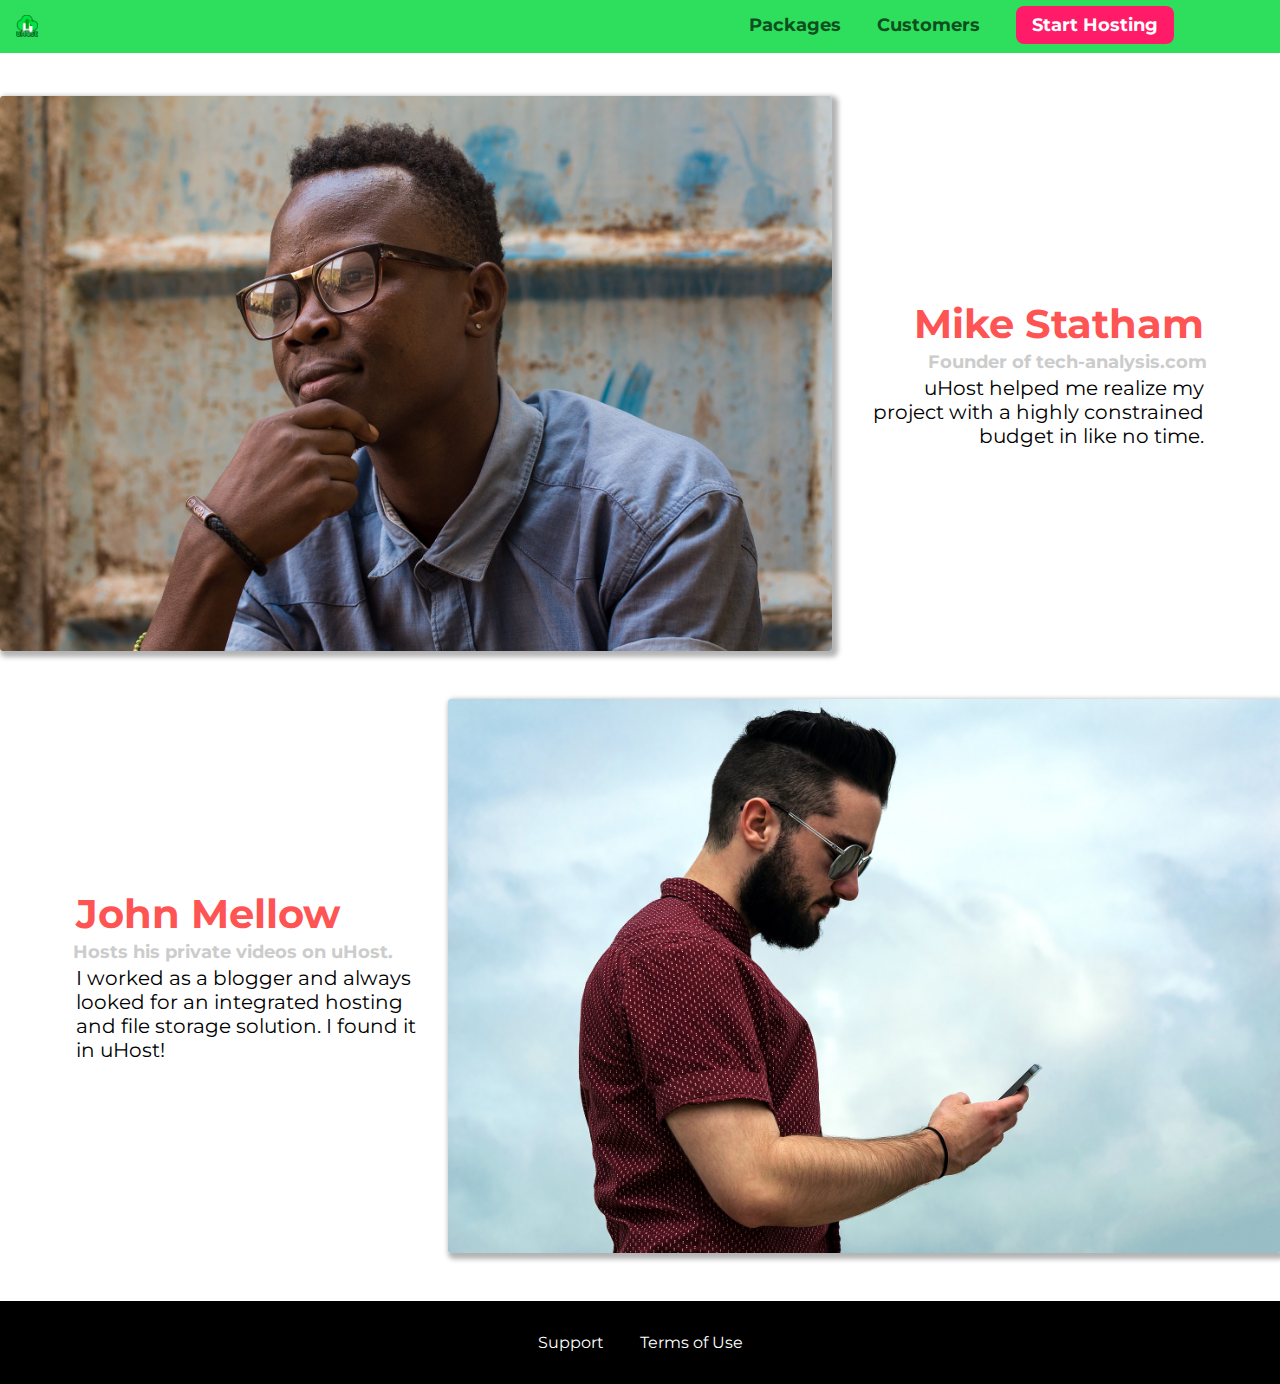
==== customers/index.html @ b3f4ea47 "First commit" ====
<!DOCTYPE html>
<html lang="en">

<head>
    <meta charset="UTF-8">
    <meta name="viewport" content="width=device-width, initial-scale=1.0">
    <meta http-equiv="X-UA-Compatible" content="ie=edge">
    <title>uHost Customers</title>
    <link rel="shortcut icon" href="../favicon.png">
    <link href="https://fonts.googleapis.com/css?family=Anton|Montserrat:400,700" rel="stylesheet">
    <link rel="stylesheet" href="../shared.css">
    <link rel="stylesheet" href="customers.css">
</head>

<body>
    <header class="main-header">
        <div>
            <a href="../index.html" class="main-header__brand">
                <img src="../images/uhost-icon.png" alt="Most valuable host on the Internet!">
            </a>
        </div>
        <nav class="main-nav">
            <ul class="main-nav__items">
                <li class="main-nav__item">
                    <a href="../packages/index.html">Packages</a>
                </li>
                <li class="main-nav__item">
                    <a href="customers/index.html">Customers</a>
                </li>
                <li class="main-nav__item main-nav__item--cta">
                    <a href="../start-hosting/index.html">Start Hosting</a>
                </li>
            </ul>
        </nav>
    </header>
    <main>
        <div>
            <div class="testimonial" id="customer-1">
                <div class="testimonial__image-container">
                    <img src="../images/customer-1.jpg" alt="Mike Statham - Customer" class="testimonial__image">
                </div>
                <div class="testimonial__info">
                    <h1 class="testimonial__name">Mike Statham</h1>
                    <h2 class="testimonial__subtitle">Founder of
                        <a href="tech-analysis.com">tech-analysis.com</a>
                    </h2>
                    <p class="testimonial__text">uHost helped me realize my project with a highly constrained budget in like no time.</p>
                </div>
            </div>
            <div class="testimonial" id="customer-2">

                <div class="testimonial__info">
                    <h1 class="testimonial__name">John Mellow</h1>
                    <h2 class="testimonial__subtitle">Hosts his private videos on uHost.
                    </h2>
                    <p class="testimonial__text">I worked as a blogger and always looked for an integrated hosting and file storage solution. I found
                        it in uHost!
                    </p>
                </div>
                <div class="testimonial__image-container">
                    <img src="../images/customer-2.jpg" alt="John Mellow - Customer" class="testimonial__image">
                </div>
            </div>
        </div>
    </main>
    <footer class="main-footer">
        <nav>
            <ul class="main-footer__links">
                <li class="main-footer__link">
                    <a href="#">Support</a>
                </li>
                <li class="main-footer__link">
                    <a href="#">Terms of Use</a>
                </li>
            </ul>
        </nav>
    </footer>
</body>

</html>
---- shared.css ----
* {
    box-sizing: border-box;
}

body {
    font-family: 'Montserrat', sans-serif;
    margin: 0;
}

.button{
    background-color: #0e4f1f;
    color: white;
    font: inherit;
    border: 1.5px solid #0e4f1f;
    padding: 8px;
    border-radius: 5px;
    font-weight: bold;
    cursor: pointer;
}

.button:hover,
.button:active {
    background-color: white;
    color: #0e4f1f;
}

button:focus{
    outline: none;
}

/* h1 {
    font-family: sans-serif;
} */

.main-header {
    width: 100%;
    background: #2ddf5c;
    padding: 8px 16px;
    position: fixed;
    top: 0;
    left: 0;
    z-index: 1;
}

.main-header > div {
    display: inline-block;
    vertical-align: middle;
}

.main-header__brand {
    color: #0e4f1f;
    text-decoration: none;
    font-weight: bolder;
    font-size: 30px;
    height: 22px;
}

.main-header__brand img {
    height: 22px;
}

.main-nav {
    display: inline-block;
    text-align: right;
    width: calc(100% - 100px);
}

.main-nav__items {
    margin: 0;
    padding: 0;
    list-style: none;
}

.main-nav__item {
    display: inline-block;
    margin: 0 16px;
}

.main-nav__item a {
    text-decoration: none;
    color: #0e4f1f;
    font-size: 18px;
    font-weight: bolder;
    padding: 3px 0;
}

.main-nav__item a:hover,
.main-nav__item a:active {
    color: white;
    border-bottom: 5px solid white;
}

.main-nav__item--cta a {
    color: white;
    background: #ff1b68;
    padding: 8px 16px;
    border-radius: 8px;
}

.main-nav__item--cta a:hover,
.main-nav__item--cta a:active {
    color: #ff1b68;
    background: white;
    border: none;
}

.main-footer{
    background-color: black;
    padding: 32px;
    margin-top: 48px;
}

.main-footer__links {
    list-style: none;
    margin: 0;
    padding: 0;
    text-align: center;
}
.main-footer__link {
    display: inline-block;
    margin: 0 16px;
}
.main-footer__link a {
    color: white;
    text-decoration: none;
}
.main-footer__link a:hover,
.main-footer__link a:active{
    color: #ccc;
}
---- customers/customers.css ----
.testimonial {
    font-size: 20px;
    margin: 48px 0;
  }
  
  .testimonial__list {
    width: 80%;
    margin: auto;
  }
  
  .testimonial:first-of-type {
    margin-top: 96px;
  }

  .testimonial__image-container{
    width: 65%;
    display: inline-block;
    vertical-align: middle;
    box-shadow: 3px 3px 5px 3px rgba(0, 0, 0, 0.3);
    border-radius: 3px;
  }

  .testimonial__image{
    width: 100%;
    vertical-align: top;
    border-radius: 3px;
  }
  
  .testimonial__info {
    text-align: right;
    padding: 14px;
    display: inline-block;
    vertical-align: middle;
    width: 30%;
  }
  
  #customer-2.testimonial {
    text-align: right;
  }
  
  #customer-2 .testimonial__info {
    text-align: left;
  }
  
  .testimonial__name {
    margin: 3px;
    color: #ff5454;
  }
  
  .testimonial__subtitle {
    margin: 0;
    font-size: 18px;
    color: #ccc;
  }
  
  .testimonial__subtitle a {
    color: inherit;
    text-decoration: none;
  }
  
  .testimonial__subtitle a:hover,
  .testimonial__subtitle a:active {
    color: #7a7a7a;
  }
  
  .testimonial__text {
    margin: 3px;
  }
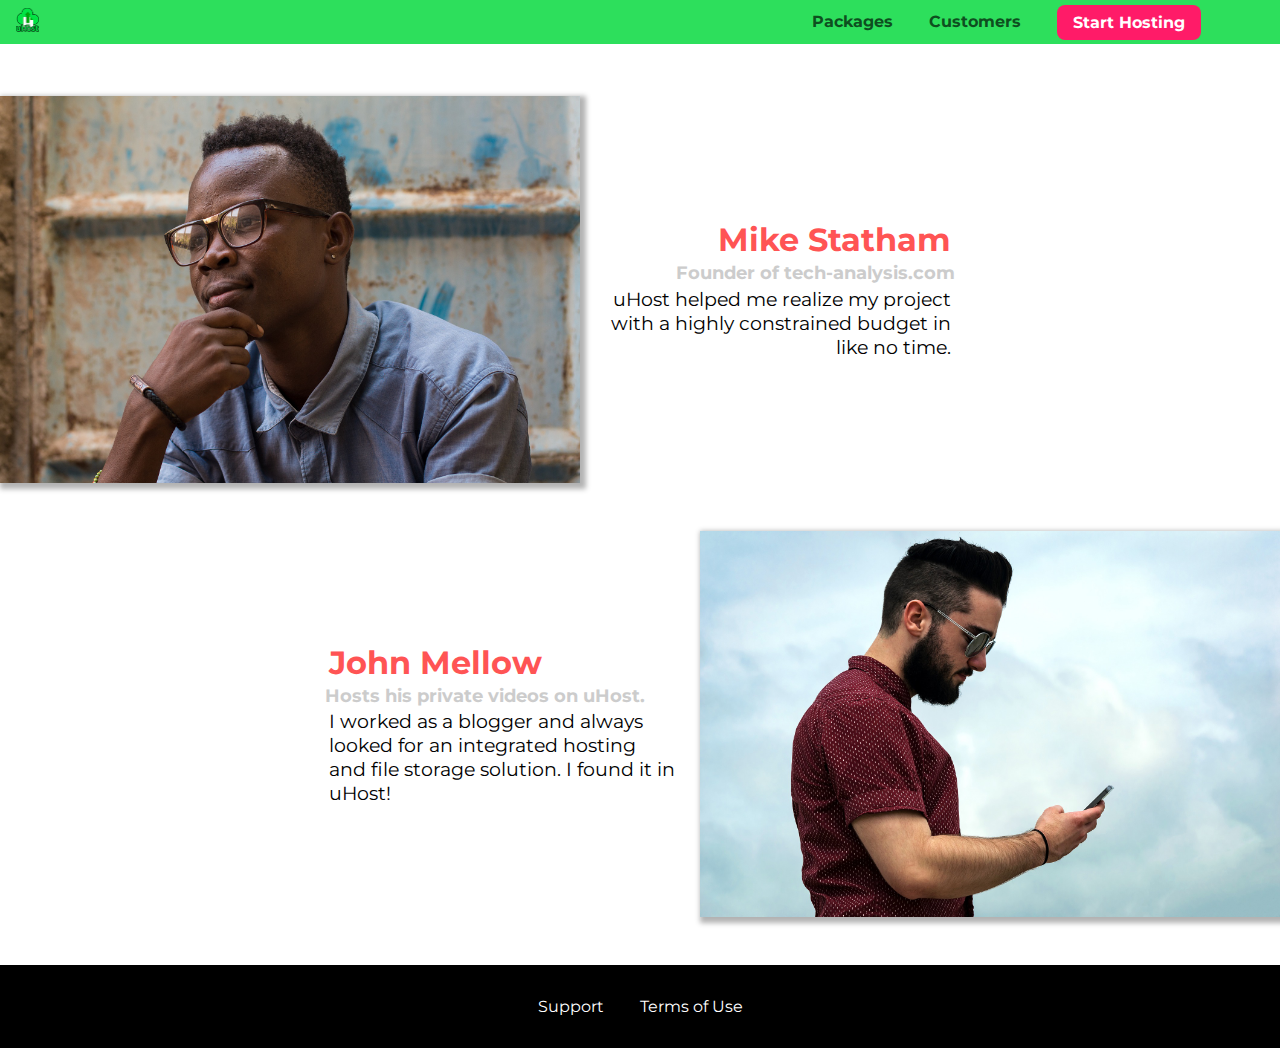
==== commit 84a47dea: "Fixed" ====
--- a/customers/index.html
+++ b/customers/index.html
@@ -13,10 +13,11 @@
 </head>
 
 <body>
+    <div class="backdrop"></div>
     <header class="main-header">
         <div>
             <a href="../index.html" class="main-header__brand">
-                <img src="../images/uhost-icon.png" alt="Most valuable host on the Internet!">
+                <img src="../images/uhost-icon.png" alt="uHost - Your favorite hosting company">
             </a>
         </div>
         <nav class="main-nav">
@@ -25,10 +26,10 @@
                     <a href="../packages/index.html">Packages</a>
                 </li>
                 <li class="main-nav__item">
-                    <a href="customers/index.html">Customers</a>
+                    <a href="index.html">Customers</a>
                 </li>
                 <li class="main-nav__item main-nav__item--cta">
-                    <a href="../start-hosting/index.html">Start Hosting</a>
+                    <a href="start-hosting/index.html">Start Hosting</a>
                 </li>
             </ul>
         </nav>
--- a/shared.css
+++ b/shared.css
@@ -7,38 +7,24 @@
     margin: 0;
 }
 
-.button{
-    background-color: #0e4f1f;
-    color: white;
-    font: inherit;
-    border: 1.5px solid #0e4f1f;
-    padding: 8px;
-    border-radius: 5px;
-    font-weight: bold;
-    cursor: pointer;
+.backdrop {
+    position: fixed;
+    display: none;
+    top: 0;
+    left: 0;
+    z-index: 100;
+    width: 100vw;
+    height: 100vh;
+    background: rgba(0,0,0,0.5);
 }
-
-.button:hover,
-.button:active {
-    background-color: white;
-    color: #0e4f1f;
-}
-
-button:focus{
-    outline: none;
-}
-
-/* h1 {
-    font-family: sans-serif;
-} */
 
 .main-header {
     width: 100%;
-    background: #2ddf5c;
-    padding: 8px 16px;
     position: fixed;
     top: 0;
     left: 0;
+    background: #2ddf5c;
+    padding: 0.5rem 1rem;
     z-index: 1;
 }
 
@@ -50,19 +36,23 @@
 .main-header__brand {
     color: #0e4f1f;
     text-decoration: none;
-    font-weight: bolder;
-    font-size: 30px;
-    height: 22px;
+    font-weight: bold;
+    font-size: 1.5rem;
+    height: 1.5rem;
+    /* width: 20px; */
+    display: inline-block;
 }
 
 .main-header__brand img {
-    height: 22px;
+    height: 100%;
+    /* width: 100%; */
 }
 
 .main-nav {
     display: inline-block;
     text-align: right;
-    width: calc(100% - 100px);
+    width: calc(100% - 74px);
+    vertical-align: middle;
 }
 
 .main-nav__items {
@@ -73,15 +63,14 @@
 
 .main-nav__item {
     display: inline-block;
-    margin: 0 16px;
+    margin: 0 1rem;
 }
 
 .main-nav__item a {
     text-decoration: none;
     color: #0e4f1f;
-    font-size: 18px;
-    font-weight: bolder;
-    padding: 3px 0;
+    font-weight: bold;
+    padding: 0.2rem 0;
 }
 
 .main-nav__item a:hover,
@@ -93,7 +82,7 @@
 .main-nav__item--cta a {
     color: white;
     background: #ff1b68;
-    padding: 8px 16px;
+    padding: 0.5rem 1rem;
     border-radius: 8px;
 }
 
@@ -104,10 +93,10 @@
     border: none;
 }
 
-.main-footer{
-    background-color: black;
-    padding: 32px;
-    margin-top: 48px;
+.main-footer {
+    background: black;
+    padding: 2rem;
+    margin-top: 3rem;
 }
 
 .main-footer__links {
@@ -116,15 +105,39 @@
     padding: 0;
     text-align: center;
 }
+
 .main-footer__link {
     display: inline-block;
-    margin: 0 16px;
+    margin: 0 1rem;
 }
+
 .main-footer__link a {
     color: white;
     text-decoration: none;
 }
+
 .main-footer__link a:hover,
-.main-footer__link a:active{
+.main-footer__link a:active {
     color: #ccc;
-}+}
+
+.button {
+    background: #0e4f1f;
+    color: white;
+    font: inherit;
+    border: 1.5px solid #0e4f1f;
+    padding: 0.5rem;
+    border-radius: 8px;
+    font-weight: bold;
+    cursor: pointer;
+}
+
+.button:hover,
+.button:active {
+    background: white;
+    color: #0e4f1f;
+}
+
+.button:focus {
+    outline: none;
+}
--- a/customers/customers.css
+++ b/customers/customers.css
@@ -1,6 +1,6 @@
 .testimonial {
-    font-size: 20px;
-    margin: 48px 0;
+    font-size: 1.2rem;
+    margin: 3rem 0;
   }
   
   .testimonial__list {
@@ -9,26 +9,25 @@
   }
   
   .testimonial:first-of-type {
-    margin-top: 96px;
+    margin-top: 6rem;
   }
 
-  .testimonial__image-container{
+  .testimonial__image-container {
     width: 65%;
+    max-width: 580px;
     display: inline-block;
     vertical-align: middle;
-    box-shadow: 3px 3px 5px 3px rgba(0, 0, 0, 0.3);
-    border-radius: 3px;
+    box-shadow: 3px 3px 5px 3px rgba(0,0,0,0.3);
   }
 
-  .testimonial__image{
+  .testimonial__image {
     width: 100%;
     vertical-align: top;
-    border-radius: 3px;
   }
   
   .testimonial__info {
     text-align: right;
-    padding: 14px;
+    padding: 0.9rem;
     display: inline-block;
     vertical-align: middle;
     width: 30%;
@@ -43,13 +42,14 @@
   }
   
   .testimonial__name {
-    margin: 3px;
+    margin: 0.2rem;
     color: #ff5454;
+    font-size: 2rem;
   }
   
   .testimonial__subtitle {
     margin: 0;
-    font-size: 18px;
+    font-size: 1.1rem;
     color: #ccc;
   }
   
@@ -62,9 +62,9 @@
   .testimonial__subtitle a:active {
     color: #7a7a7a;
   }
-  
+
   .testimonial__text {
-    margin: 3px;
+    margin: 0.2rem;
   }
   
   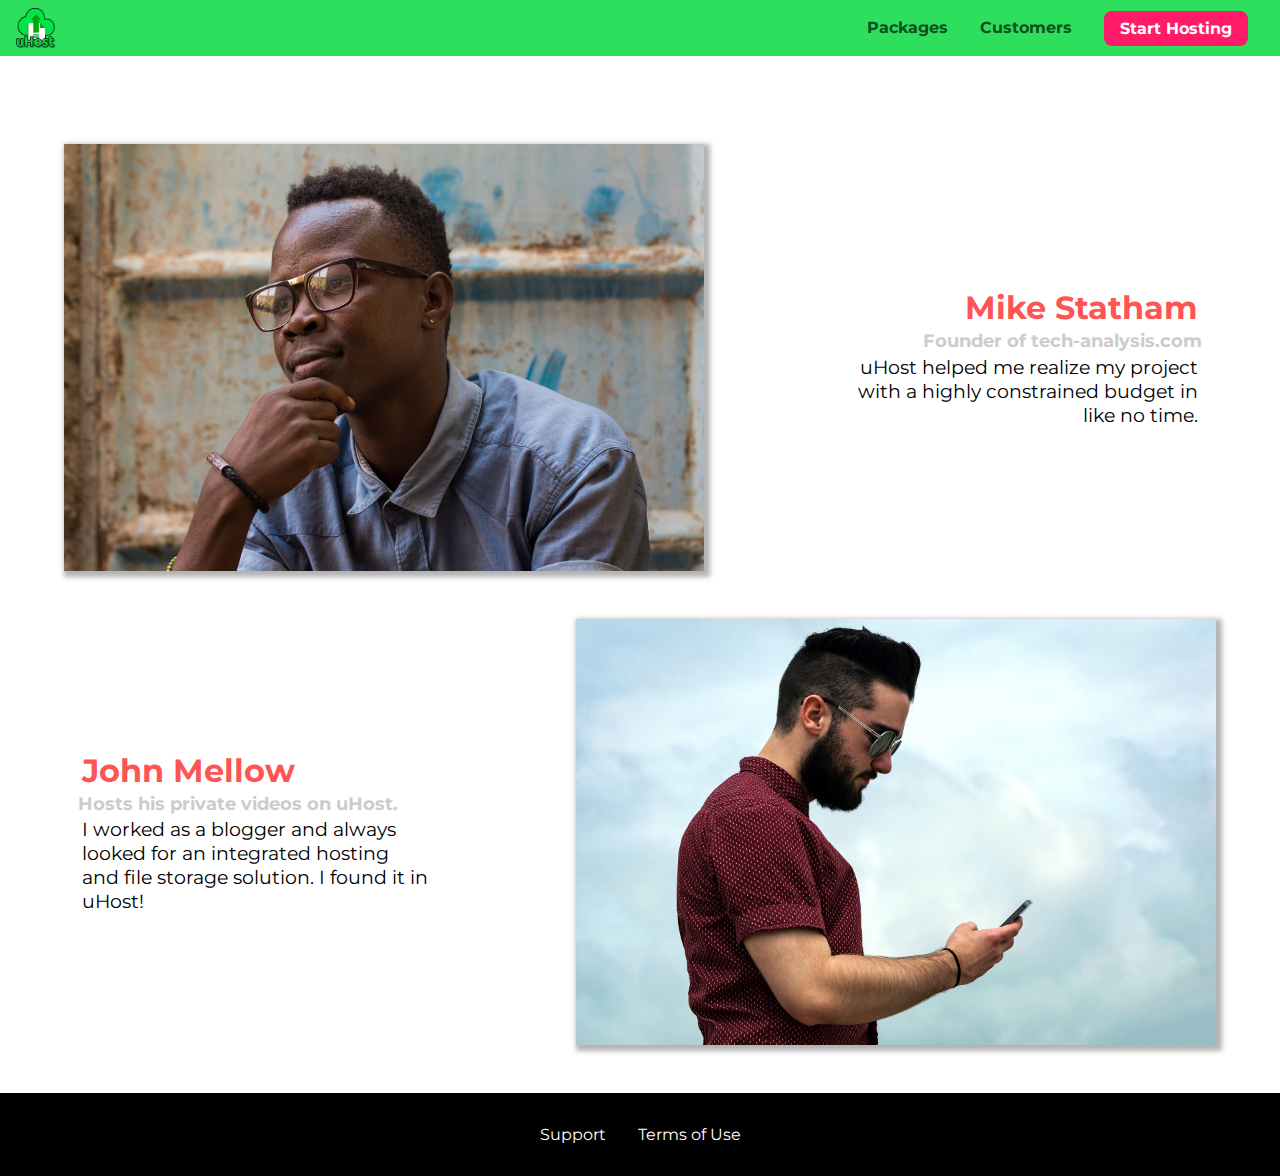
==== commit 38a46c73: "Added flexbox logic" ====
--- a/customers/index.html
+++ b/customers/index.html
@@ -7,7 +7,6 @@
     <meta http-equiv="X-UA-Compatible" content="ie=edge">
     <title>uHost Customers</title>
     <link rel="shortcut icon" href="../favicon.png">
-    <link href="https://fonts.googleapis.com/css?family=Anton|Montserrat:400,700" rel="stylesheet">
     <link rel="stylesheet" href="../shared.css">
     <link rel="stylesheet" href="customers.css">
 </head>
@@ -16,6 +15,11 @@
     <div class="backdrop"></div>
     <header class="main-header">
         <div>
+            <button class="toggle-button">
+                <span class="toggle-button__bar"></span>
+                <span class="toggle-button__bar"></span>
+                <span class="toggle-button__bar"></span>
+            </button>
             <a href="../index.html" class="main-header__brand">
                 <img src="../images/uhost-icon.png" alt="uHost - Your favorite hosting company">
             </a>
@@ -29,11 +33,24 @@
                     <a href="index.html">Customers</a>
                 </li>
                 <li class="main-nav__item main-nav__item--cta">
-                    <a href="start-hosting/index.html">Start Hosting</a>
+                    <a href="../start-hosting/index.html">Start Hosting</a>
                 </li>
             </ul>
         </nav>
     </header>
+    <nav class="mobile-nav">
+        <ul class="mobile-nav__items">
+            <li class="mobile-nav__item">
+                <a href="../packages/index.html">Packages</a>
+            </li>
+            <li class="mobile-nav__item">
+                <a href="index.html">Customers</a>
+            </li>
+            <li class="mobile-nav__item mobile-nav__item--cta">
+                <a href="../start-hosting/index.html">Start Hosting</a>
+            </li>
+        </ul>
+    </nav>
     <main>
         <div>
             <div class="testimonial" id="customer-1">
@@ -76,6 +93,7 @@
             </ul>
         </nav>
     </footer>
+    <script src="../shared.js"></script>
 </body>
 
 </html>--- a/shared.css
+++ b/shared.css
@@ -1,143 +1,235 @@
+@import url('https://fonts.googleapis.com/css?family=Roboto:100,400,900');
+@import url('https://fonts.googleapis.com/css?family=Anton');
+@import url('https://fonts.googleapis.com/css?family=Montserrat:400,700');
+
 * {
-    box-sizing: border-box;
+  box-sizing: border-box;
 }
 
 body {
-    font-family: 'Montserrat', sans-serif;
-    margin: 0;
+  font-family: "Montserrat", sans-serif;
+  margin: 0;
+}
+
+main {
+  min-height: calc(100vh - 3.5rem - 8rem);
+  margin-top: 3.5rem;
 }
 
 .backdrop {
-    position: fixed;
-    display: none;
-    top: 0;
-    left: 0;
-    z-index: 100;
-    width: 100vw;
-    height: 100vh;
-    background: rgba(0,0,0,0.5);
+  position: fixed;
+  display: none;
+  top: 0;
+  left: 0;
+  z-index: 100;
+  width: 100vw;
+  height: 100vh;
+  background: rgba(0, 0, 0, 0.5);
 }
 
 .main-header {
-    width: 100%;
-    position: fixed;
-    top: 0;
-    left: 0;
-    background: #2ddf5c;
-    padding: 0.5rem 1rem;
-    z-index: 1;
-}
-
-.main-header > div {
-    display: inline-block;
-    vertical-align: middle;
+  width: 100%;
+  position: fixed;
+  top: 0;
+  left: 0;
+  background: #2ddf5c;
+  padding: 0.5rem 1rem;
+  z-index: 2;
+  display: flex;
+  align-items: center;
+  justify-content: space-between;
+}
+
+.toggle-button {
+  width: 3rem;
+  background: transparent;
+  border: none;
+  cursor: pointer;
+  padding-top: 0;
+  padding-bottom: 0;
+  vertical-align: middle;
+}
+
+.toggle-button:focus {
+  outline: none;
+}
+
+.toggle-button__bar {
+  width: 100%;
+  height: 0.2rem;
+  background: black;
+  display: block;
+  margin: 0.6rem 0;
 }
 
 .main-header__brand {
-    color: #0e4f1f;
-    text-decoration: none;
-    font-weight: bold;
-    font-size: 1.5rem;
-    height: 1.5rem;
-    /* width: 20px; */
-    display: inline-block;
+  color: #0e4f1f;
+  text-decoration: none;
+  font-weight: bold;
+  /* width: 20px; */
 }
 
 .main-header__brand img {
-    height: 100%;
-    /* width: 100%; */
+  height: 2.5rem;
+  vertical-align: middle;
+  /* width: 100%; */
 }
 
 .main-nav {
-    display: inline-block;
-    text-align: right;
-    width: calc(100% - 74px);
-    vertical-align: middle;
+  display: none;
 }
 
 .main-nav__items {
-    margin: 0;
-    padding: 0;
-    list-style: none;
+  margin: 0;
+  padding: 0;
+  list-style: none;
+  display: flex;
 }
 
 .main-nav__item {
-    display: inline-block;
-    margin: 0 1rem;
-}
-
-.main-nav__item a {
-    text-decoration: none;
-    color: #0e4f1f;
-    font-weight: bold;
-    padding: 0.2rem 0;
+  margin: 0 1rem;
+}
+
+.main-nav__item a,
+.mobile-nav__item a {
+  text-decoration: none;
+  color: #0e4f1f;
+  font-weight: bold;
+  padding: 0.2rem 0;
 }
 
 .main-nav__item a:hover,
 .main-nav__item a:active {
-    color: white;
-    border-bottom: 5px solid white;
-}
-
-.main-nav__item--cta a {
-    color: white;
-    background: #ff1b68;
-    padding: 0.5rem 1rem;
-    border-radius: 8px;
+  color: white;
+  border-bottom: 5px solid white;
+}
+
+.main-nav__item--cta a,
+.mobile-nav__item--cta a {
+  color: white;
+  background: #ff1b68;
+  padding: 0.5rem 1rem;
+  border-radius: 8px;
 }
 
 .main-nav__item--cta a:hover,
-.main-nav__item--cta a:active {
-    color: #ff1b68;
-    background: white;
-    border: none;
+.main-nav__item--cta a:active,
+.mobile-nav__item--cta a:hover,
+.mobile-nav__item--cta a:active {
+  color: #ff1b68;
+  background: white;
+  border: none;
+}
+
+@media (min-width: 40rem) {
+  .toggle-button {
+    display: none;
+  }
+
+  .main-nav {
+    display: flex;
+  }
 }
 
 .main-footer {
-    background: black;
-    padding: 2rem;
-    margin-top: 3rem;
+  background: black;
+  padding: 2rem;
+  margin-top: 3rem;
 }
 
 .main-footer__links {
-    list-style: none;
-    margin: 0;
-    padding: 0;
-    text-align: center;
+  list-style: none;
+  margin: 0;
+  padding: 0;
+  display: flex;
+  flex-direction: column;
+  align-items: center;
 }
 
 .main-footer__link {
-    display: inline-block;
-    margin: 0 1rem;
+  margin: 0.5rem 0;
 }
 
 .main-footer__link a {
-    color: white;
-    text-decoration: none;
+  color: white;
+  text-decoration: none;
 }
 
 .main-footer__link a:hover,
 .main-footer__link a:active {
-    color: #ccc;
+  color: #ccc;
+}
+
+.mobile-nav {
+  display: none;
+  position: fixed;
+  z-index: 101;
+  top: 0;
+  left: 0;
+  background: white;
+  width: 80%;
+  height: 100vh;
+}
+
+.mobile-nav__items {
+  width: 90%;
+  height: 100%;
+  list-style: none;
+  margin: 0 auto;
+  padding: 0;
+  display: flex;
+  flex-direction: column;
+  justify-content: center;
+  align-items: center;
+}
+
+.mobile-nav__item {
+  margin: 1rem 0;
+}
+
+.mobile-nav__item a {
+  font-size: 1.5rem;
 }
 
 .button {
-    background: #0e4f1f;
-    color: white;
-    font: inherit;
-    border: 1.5px solid #0e4f1f;
-    padding: 0.5rem;
-    border-radius: 8px;
-    font-weight: bold;
-    cursor: pointer;
+  background: #0e4f1f;
+  color: white;
+  font: inherit;
+  border: 1.5px solid #0e4f1f;
+  padding: 0.5rem;
+  border-radius: 8px;
+  font-weight: bold;
+  cursor: pointer;
 }
 
 .button:hover,
 .button:active {
-    background: white;
-    color: #0e4f1f;
+  background: white;
+  color: #0e4f1f;
 }
 
 .button:focus {
-    outline: none;
-}
+  outline: none;
+}
+
+.button[disabled] {
+  cursor: not-allowed;
+  border: #a1a1a1;
+  background: #ccc;
+  color: #a1a1a1;
+} 
+
+.open {
+    display: block !important;
+}
+
+@media (min-width: 40rem) {
+  .main-footer__link {
+    margin: 0 1rem;
+  }
+
+  .main-footer__links {
+    flex-direction: row;
+    justify-content: center;
+  }
+}
--- a/customers/customers.css
+++ b/customers/customers.css
@@ -1,22 +1,19 @@
+main {
+  padding-top: 2.5rem;
+}
+
 .testimonial {
     font-size: 1.2rem;
-    margin: 3rem 0;
   }
   
-  .testimonial__list {
+  /*.testimonial__list {
     width: 80%;
     margin: auto;
-  }
-  
-  .testimonial:first-of-type {
-    margin-top: 6rem;
-  }
+  }*/
 
   .testimonial__image-container {
-    width: 65%;
-    max-width: 580px;
-    display: inline-block;
-    vertical-align: middle;
+    width: 100%;
+    max-width: 40rem;
     box-shadow: 3px 3px 5px 3px rgba(0,0,0,0.3);
   }
 
@@ -28,9 +25,6 @@
   .testimonial__info {
     text-align: right;
     padding: 0.9rem;
-    display: inline-block;
-    vertical-align: middle;
-    width: 30%;
   }
   
   #customer-2.testimonial {
@@ -66,5 +60,26 @@
   .testimonial__text {
     margin: 0.2rem;
   }
+
+  @media (min-width: 40rem) {
+    .testimonial {
+      margin: 3rem auto;
+      max-width: 1500px;
+      display: flex;
+      align-items: center;
+      justify-content: space-around;
+    }
+
+    .testimonial__image-container {
+      width: 66%;
+    }
+
+    .testimonial__info {
+      display: inline-block;
+      vertical-align: middle;
+      width: 30%;
+    }
+    
+  }
   
   